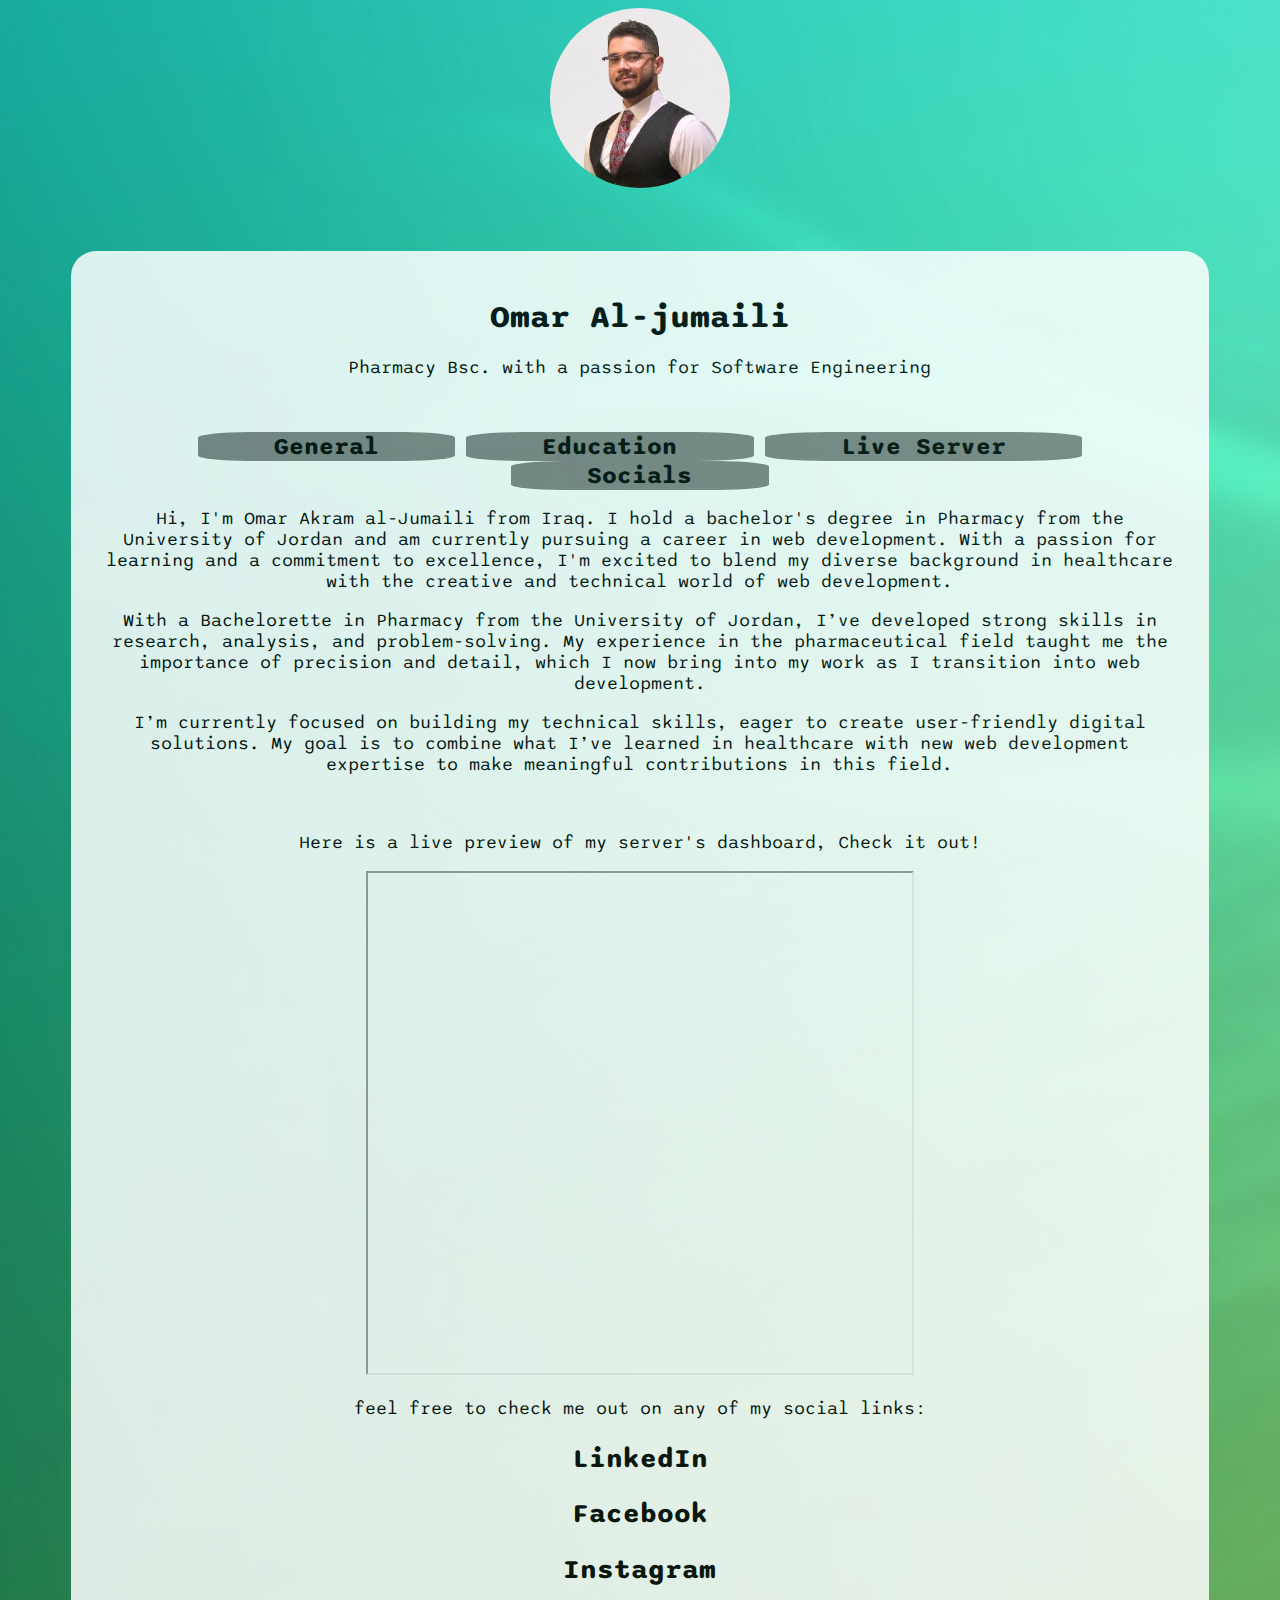
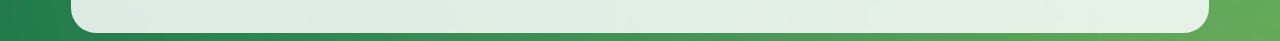
==== New Site/Index.html @ 88a53f77 "started a new Portfolio Page" ====
<!doctype html>
<html>
    <head>
        <meta charset="utf-8">
        <title>Omar Al-Jumaili - Portfolio</title>
        <link rel="stylesheet" href=".\Style\Index.css">
        <link rel="stylesheet" href="https://fonts.googleapis.com/css?family=Sono">
    </head>

    <body>
        <img class="ProfilePhoto" src=".\Media\ProfilePhoto.jpg"/>
        <div class="MainShape">
            
            
            <div class="MainText">
                <section class="Title"><h1>Omar Al-jumaili</h1>
            <p>Pharmacy Bsc. with a passion for Software Engineering</p></section>

            <span class="Tabs">
                <a><span>General</span></a>
                <a><span>Education</span></a>
                <a><span>Live Server</span></a>
                <a><span>Socials</span></a>
            </span>

            <span class="General">
                <p>
                    Hi, I'm Omar Akram al-Jumaili from Iraq. I hold a bachelor's degree
                    in Pharmacy from the University of Jordan and am currently pursuing a
                    career in web development. With a passion for learning and a commitment
                    to excellence, I'm excited to blend my diverse background in healthcare
                    with the creative and technical world of web development.
                </p>
            </span>

            <span class="Education">
                <p>
                    With a Bachelorette in Pharmacy from the University of Jordan, I’ve developed
                    strong skills in research, analysis, and problem-solving. My experience in the pharmaceutical
                    field taught me the importance of precision and detail, which I now bring into my work as I
                    transition into web development.
                </p>

                <p>
                    I’m currently focused on building my technical skills, eager to create user-friendly digital
                    solutions. My goal is to combine what I’ve learned in healthcare with new web development
                    expertise to make meaningful contributions in this field.
                </p>

                <img src="">
            </span>

            <span class="LiveServer">
                <p>Here is a live preview of my server's dashboard, Check it out!</p>
                <iframe src="http:\\192.168.0.170:3000" height="500px"></iframe>
            </span>

            <span class="Socials">
                <p>
                    feel free to check me out on any of my social links:
                </p>
                <a><h2>LinkedIn</h2></a>
                <a><h2>Facebook</h2></a>
                <a><h2>Instagram</h2></a>
            </span>
            </div>
        </div>
        
    </body>
</html>
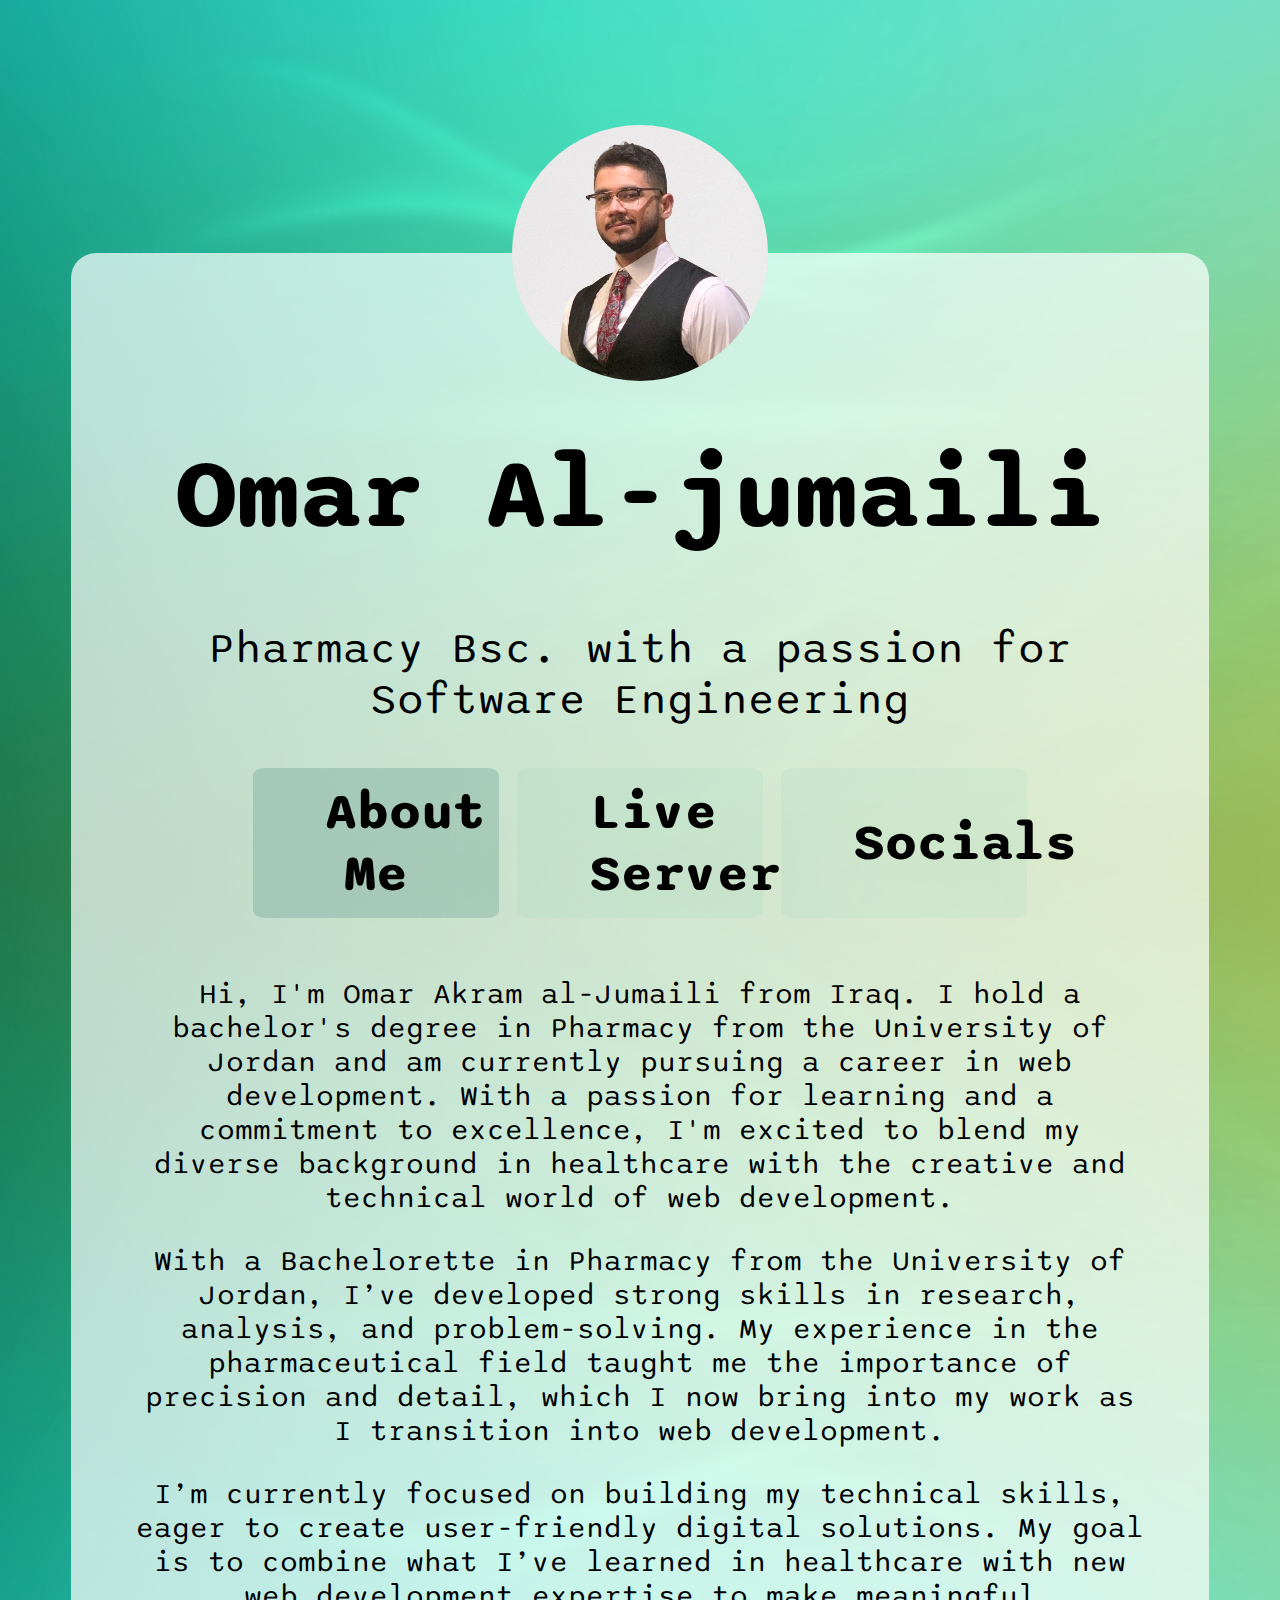
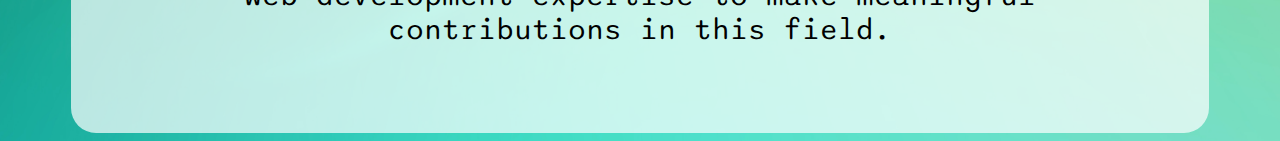
==== commit 2b6253eb: "Adjusted Scaling Resposiveness, Added More Styling" ====
--- a/New Site/Index.html
+++ b/New Site/Index.html
@@ -9,21 +9,23 @@
 
     <body>
         <img class="ProfilePhoto" src=".\Media\ProfilePhoto.jpg"/>
-        <div class="MainShape">
+        <div class="MainShape" style="anchor-name:Profile-Photo;">
             
             
             <div class="MainText">
-                <section class="Title"><h1>Omar Al-jumaili</h1>
-            <p>Pharmacy Bsc. with a passion for Software Engineering</p></section>
 
-            <span class="Tabs">
-                <a><span>General</span></a>
-                <a><span>Education</span></a>
-                <a><span>Live Server</span></a>
-                <a><span>Socials</span></a>
-            </span>
+                <section class="Title">
+                    <h1>Omar Al-jumaili</h1>
+                    <p style="font-size: 150%;">Pharmacy Bsc. with a passion for Software Engineering</p>
+                </section>
 
-            <span class="General">
+            <div class="TabButtons">
+                <a><button style="background-color: rgba(90, 150, 140, 0.3);">About Me</button></a>
+                <a><button>Live Server</button></a>
+                <a><button>Socials</button></a>
+            </div>
+
+            <span class="Tabs" id="AboutMe">
                 <p>
                     Hi, I'm Omar Akram al-Jumaili from Iraq. I hold a bachelor's degree
                     in Pharmacy from the University of Jordan and am currently pursuing a
@@ -31,31 +33,27 @@
                     to excellence, I'm excited to blend my diverse background in healthcare
                     with the creative and technical world of web development.
                 </p>
-            </span>
 
-            <span class="Education">
                 <p>
                     With a Bachelorette in Pharmacy from the University of Jordan, I’ve developed
                     strong skills in research, analysis, and problem-solving. My experience in the pharmaceutical
                     field taught me the importance of precision and detail, which I now bring into my work as I
                     transition into web development.
                 </p>
-
+    
                 <p>
                     I’m currently focused on building my technical skills, eager to create user-friendly digital
                     solutions. My goal is to combine what I’ve learned in healthcare with new web development
                     expertise to make meaningful contributions in this field.
                 </p>
-
-                <img src="">
             </span>
 
-            <span class="LiveServer">
+            <span class="Tabs" id="LiveServer" style="display: none;">
                 <p>Here is a live preview of my server's dashboard, Check it out!</p>
                 <iframe src="http:\\192.168.0.170:3000" height="500px"></iframe>
             </span>
 
-            <span class="Socials">
+            <span class="Tabs" id="Socials" style="display: none;">
                 <p>
                     feel free to check me out on any of my social links:
                 </p>
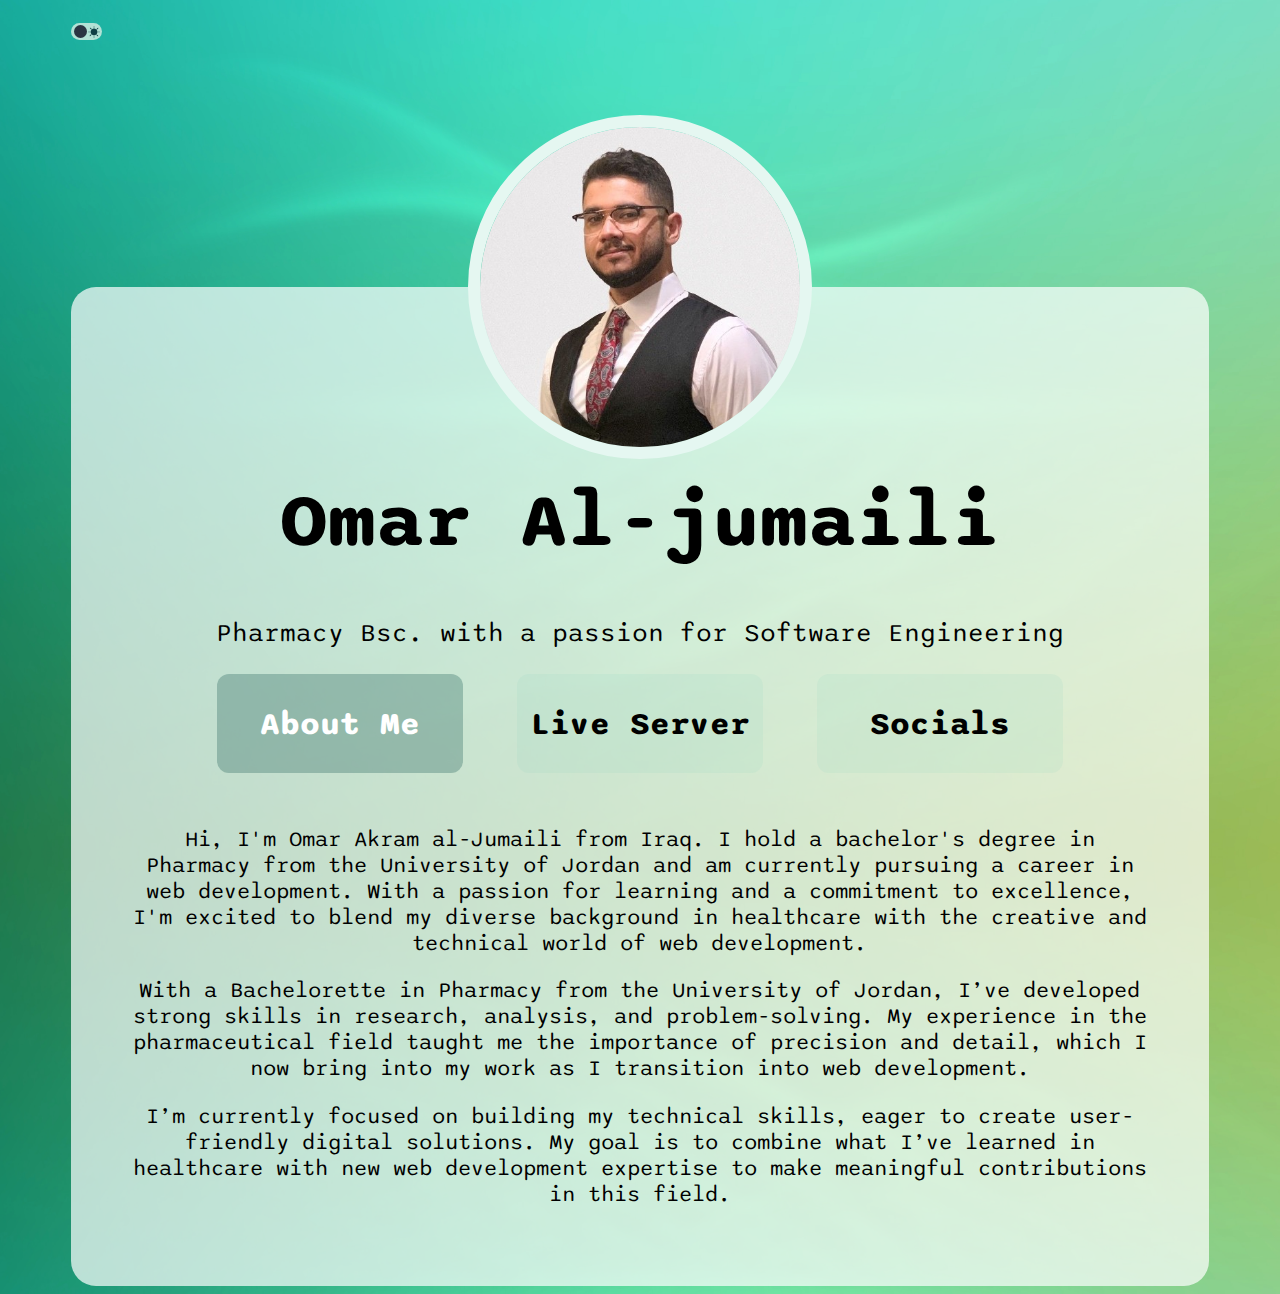
==== commit 793717c3: "Finished Up Css" ====
--- a/New Site/Index.html
+++ b/New Site/Index.html
@@ -8,19 +8,27 @@
     </head>
 
     <body>
-        <img class="ProfilePhoto" src=".\Media\ProfilePhoto.jpg"/>
-        <div class="MainShape" style="anchor-name:Profile-Photo;">
-            
-            
+        
+        <label class="Switch">
+            <input type="checkbox">
+            <span class="slider">
+                <img src="./Media/Day_Icon.png" class="Day">
+                <img src="./Media/Night_Icon.png" class="Night">
+            </span>
+        </label>
+
+        <div class="MainShape">
+                       
+            <img class="ProfilePhoto" src=".\Media\ProfilePhoto.jpg"/>
             <div class="MainText">
 
                 <section class="Title">
                     <h1>Omar Al-jumaili</h1>
-                    <p style="font-size: 150%;">Pharmacy Bsc. with a passion for Software Engineering</p>
+                    <p style="font-size: 2vw;">Pharmacy Bsc. with a passion for Software Engineering</p>
                 </section>
 
-            <div class="TabButtons">
-                <a><button style="background-color: rgba(90, 150, 140, 0.3);">About Me</button></a>
+            <div class="Tabs">
+                <a><button autofocus="true" >About Me</button></a>
                 <a><button>Live Server</button></a>
                 <a><button>Socials</button></a>
             </div>
@@ -50,7 +58,7 @@
 
             <span class="Tabs" id="LiveServer" style="display: none;">
                 <p>Here is a live preview of my server's dashboard, Check it out!</p>
-                <iframe src="http:\\192.168.0.170:3000" height="500px"></iframe>
+                <iframe src="http:\\192.168.0.170:3000" height="500px" width="50%"></iframe>
             </span>
 
             <span class="Tabs" id="Socials" style="display: none;">
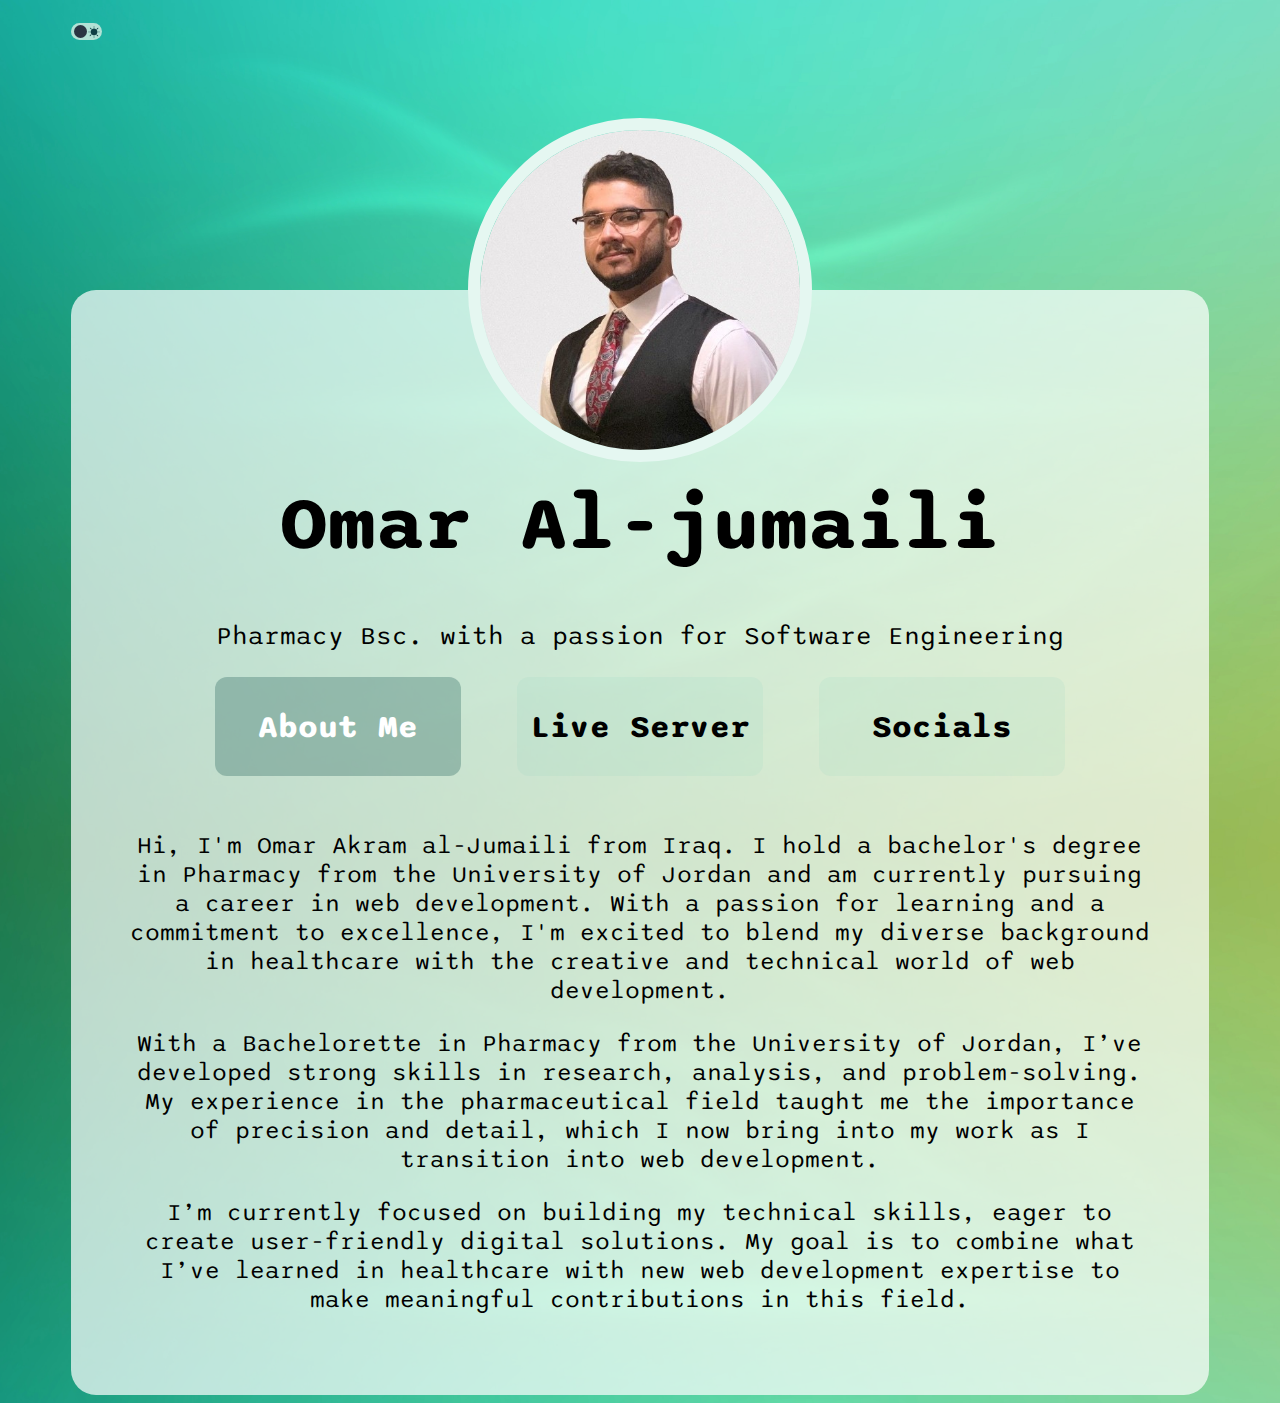
==== commit 91f0f6a9: "Update Index.html" ====
--- a/New Site/Index.html
+++ b/New Site/Index.html
@@ -28,9 +28,9 @@
                 </section>
 
             <div class="Tabs">
-                <a><button autofocus="true" >About Me</button></a>
-                <a><button>Live Server</button></a>
-                <a><button>Socials</button></a>
+                <button autofocus="true" >About Me</button>
+                <button>Live Server</button>
+                <button>Socials</button>
             </div>
 
             <span class="Tabs" id="AboutMe">
